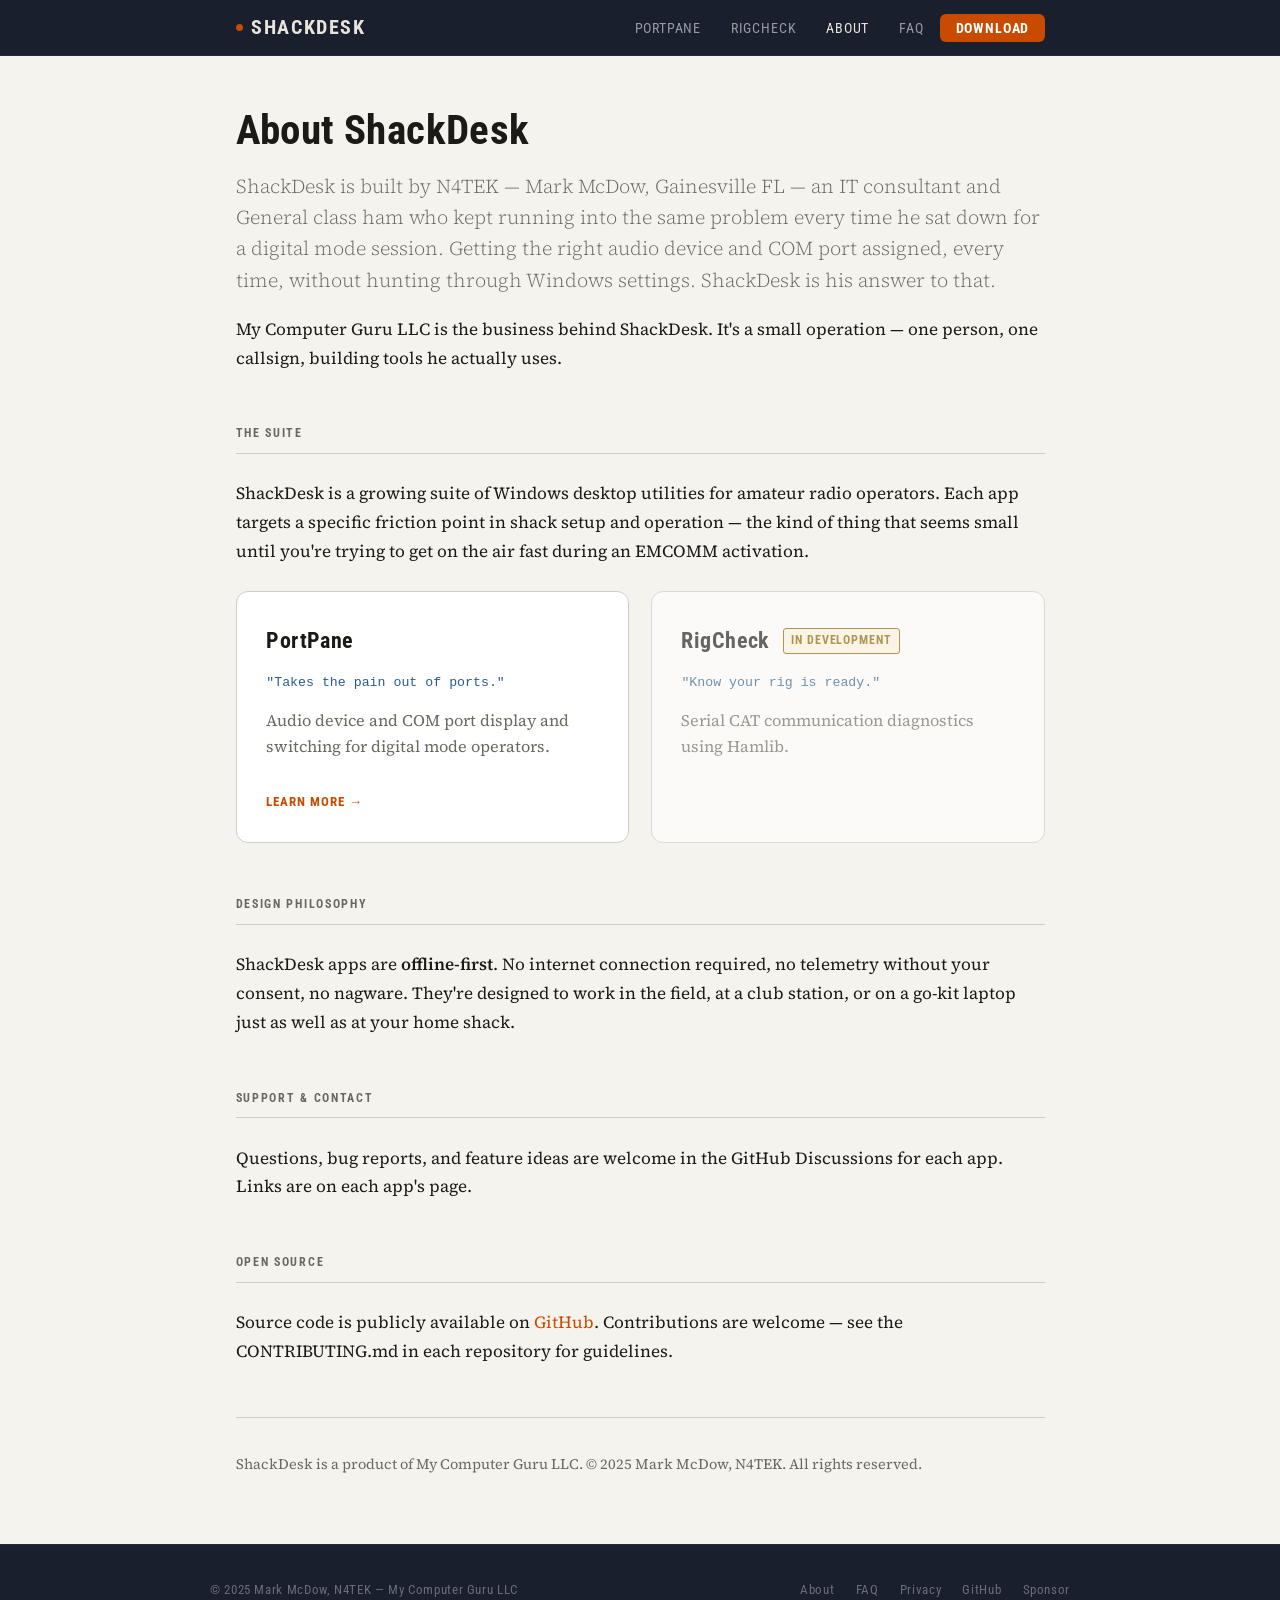
==== about/index.html @ ef284de1 "Add About page for ShackDesk This file contains the HTML structure and content for the About page of" ====
<!DOCTYPE html>
<html lang="en">
<head>
  <meta charset="UTF-8">
  <meta name="viewport" content="width=device-width, initial-scale=1.0">
  <meta name="description" content="About ShackDesk — built by N4TEK, Mark McDow, Gainesville FL. Amateur radio desktop utilities by My Computer Guru LLC.">
  <title>About — ShackDesk</title>
  <link rel="stylesheet" href="/style.css">
</head>
<body>

  <nav class="nav">
    <div class="nav-inner">
      <a href="/" class="nav-logo">
        <span class="nav-logo-dot"></span>ShackDesk
      </a>
      <ul class="nav-links">
        <li><a href="/portpane/">PortPane</a></li>
        <li><a href="/rigcheck/">RigCheck</a></li>
        <li><a href="/about/" class="active">About</a></li>
        <li><a href="/faq/">FAQ</a></li>
        <li><a href="/portpane/download" class="nav-cta">Download</a></li>
      </ul>
    </div>
  </nav>

  <main class="page">

    <h1>About ShackDesk</h1>

    <p class="lead" style="margin-top: 1rem;">ShackDesk is built by N4TEK — Mark McDow, Gainesville FL — an IT consultant and General class ham who kept running into the same problem every time he sat down for a digital mode session. Getting the right audio device and COM port assigned, every time, without hunting through Windows settings. ShackDesk is his answer to that.</p>

    <p>My Computer Guru LLC is the business behind ShackDesk. It's a small operation — one person, one callsign, building tools he actually uses.</p>

    <div class="section">
      <div class="section-label">The Suite</div>
      <p>ShackDesk is a growing suite of Windows desktop utilities for amateur radio operators. Each app targets a specific friction point in shack setup and operation — the kind of thing that seems small until you're trying to get on the air fast during an EMCOMM activation.</p>

      <div class="app-grid" style="margin-top: 1.5rem;">
        <a href="/portpane/" class="app-card">
          <div class="app-card-name">PortPane</div>
          <div class="app-card-tagline">"Takes the pain out of ports."</div>
          <p class="app-card-desc">Audio device and COM port display and switching for digital mode operators.</p>
          <div class="app-card-link">Learn more →</div>
        </a>

        <div class="app-card muted">
          <div class="app-card-name">
            RigCheck
            <span class="badge badge-dev">In development</span>
          </div>
          <div class="app-card-tagline">"Know your rig is ready."</div>
          <p class="app-card-desc">Serial CAT communication diagnostics using Hamlib.</p>
        </div>
      </div>
    </div>

    <div class="section">
      <div class="section-label">Design Philosophy</div>
      <p>ShackDesk apps are <strong>offline-first</strong>. No internet connection required, no telemetry without your consent, no nagware. They're designed to work in the field, at a club station, or on a go-kit laptop just as well as at your home shack.</p>
    </div>

    <div class="section">
      <div class="section-label">Support &amp; Contact</div>
      <p>Questions, bug reports, and feature ideas are welcome in the GitHub Discussions for each app. Links are on each app's page.</p>
    </div>

    <div class="section">
      <div class="section-label">Open Source</div>
      <p>Source code is publicly available on <a href="https://github.com/Computer-Tsu" target="_blank" rel="noopener">GitHub</a>. Contributions are welcome — see the CONTRIBUTING.md in each repository for guidelines.</p>
    </div>

    <hr style="margin-top: 3rem;">
    <p style="font-size: 0.85rem; color: var(--text-muted);">ShackDesk is a product of My Computer Guru LLC. © 2025 Mark McDow, N4TEK. All rights reserved.</p>

  </main>

  <footer class="footer">
    <div class="footer-inner">
      <span>© 2025 Mark McDow, N4TEK — My Computer Guru LLC</span>
      <ul class="footer-links">
        <li><a href="/about/">About</a></li>
        <li><a href="/faq/">FAQ</a></li>
        <li><a href="/privacy/">Privacy</a></li>
        <li><a href="https://github.com/Computer-Tsu" target="_blank" rel="noopener">GitHub</a></li>
        <li><a href="/sponsor">Sponsor</a></li>
      </ul>
    </div>
  </footer>

</body>
</html>
---- style.css ----
/* =============================================================================
   ShackDesk.com — style.css
   Project:  ShackDesk by N4TEK / My Computer Guru LLC
             https://github.com/Computer-Consultant/ShackDesk-Site
   Purpose:  Shared stylesheet for all pages on shackdesk.com.
             All pages link to this file at /style.css.
             Uses CSS custom properties for theming; supports light and dark
             mode automatically via prefers-color-scheme media query.
   Warning:  Do NOT add a BOM or Windows line endings (CRLF) to this file.
   Support:  https://github.com/Computer-Consultant/ShackDesk-Site/issues
   ============================================================================= */

/* -----------------------------------------------------------------------------
   Fonts — self-hosted from /fonts/ folder
   Display: Roboto Condensed (technical, instrument-panel feel)
   Body:    Source Serif 4 (readable, trustworthy, not generic)
   Mono:    JetBrains Mono (callsigns, version numbers, code)

   Why self-hosted: Google Fonts CDN transmits visitor IPs to Google, which
   conflicts with our privacy policy. Self-hosting also improves load
   performance and works on restricted/offline networks. See /fonts/README.md
   for download instructions and font version notes.

   All fonts are licensed under the SIL Open Font License (OFL).
   License files are included in the /fonts/ folder.
   ----------------------------------------------------------------------------- */

@font-face {
  font-family: 'Roboto Condensed';
  src: url('/fonts/roboto-condensed-latin-400-normal.woff2') format('woff2');
  font-weight: 400;
  font-style: normal;
  font-display: swap;
}

@font-face {
  font-family: 'Roboto Condensed';
  src: url('/fonts/roboto-condensed-latin-700-normal.woff2') format('woff2');
  font-weight: 700;
  font-style: normal;
  font-display: swap;
}

@font-face {
  font-family: 'Source Serif 4';
  src: url('/fonts/source-serif-4-latin-300-normal.woff2') format('woff2');
  font-weight: 300;
  font-style: normal;
  font-display: swap;
}

@font-face {
  font-family: 'Source Serif 4';
  src: url('/fonts/source-serif-4-latin-400-normal.woff2') format('woff2');
  font-weight: 400;
  font-style: normal;
  font-display: swap;
}

@font-face {
  font-family: 'Source Serif 4';
  src: url('/fonts/source-serif-4-latin-400-italic.woff2') format('woff2');
  font-weight: 400;
  font-style: italic;
  font-display: swap;
}

@font-face {
  font-family: 'Source Serif 4';
  src: url('/fonts/source-serif-4-latin-600-normal.woff2') format('woff2');
  font-weight: 600;
  font-style: normal;
  font-display: swap;
}

@font-face {
  font-family: 'JetBrains Mono';
  src: url('/fonts/jetbrains-mono-latin-400-normal.woff2') format('woff2');
  font-weight: 400;
  font-style: normal;
  font-display: swap;
}

@font-face {
  font-family: 'JetBrains Mono';
  src: url('/fonts/jetbrains-mono-latin-600-normal.woff2') format('woff2');
  font-weight: 600;
  font-style: normal;
  font-display: swap;
}

/* -----------------------------------------------------------------------------
   Design tokens — light mode defaults
   ----------------------------------------------------------------------------- */
:root {
  --bg:           #f5f3ee;
  --bg-card:      #ffffff;
  --bg-panel:     #1a1f2e;
  --surface:      #eae8e2;
  --border:       #d0cdc5;
  --border-strong:#a09d96;

  --text:         #1c1a17;
  --text-muted:   #6b6860;
  --text-inverse: #e8e4dc;
  --text-mono:    #2a5c8f;

  --accent:       #c84b00;
  --accent-hover: #a33b00;
  --accent-soft:  #fff0e8;

  --green:        #2d6e3e;
  --green-soft:   #eaf4ed;
  --amber:        #8a6200;
  --amber-soft:   #fdf6e3;
  --muted-tag:    #6b6860;

  --radius:       6px;
  --radius-lg:    12px;

  --font-display: 'Roboto Condensed', sans-serif;
  --font-body:    'Source Serif 4', Georgia, serif;
  --font-mono:    'JetBrains Mono', 'Courier New', monospace;

  --nav-height:   56px;
  --max-width:    860px;
  --gap:          2rem;
}

/* Dark mode overrides */
@media (prefers-color-scheme: dark) {
  :root {
    --bg:           #131720;
    --bg-card:      #1c2130;
    --bg-panel:     #0d1017;
    --surface:      #1f2535;
    --border:       #2e3650;
    --border-strong:#4a5470;

    --text:         #ddd9d0;
    --text-muted:   #8892a8;
    --text-inverse: #ddd9d0;
    --text-mono:    #5a9fd4;

    --accent:       #e85d1a;
    --accent-hover: #ff7733;
    --accent-soft:  #2a1a10;

    --green:        #4caf70;
    --green-soft:   #0f2018;
    --amber:        #c89a30;
    --amber-soft:   #1f1800;
    --muted-tag:    #8892a8;
  }
}

/* -----------------------------------------------------------------------------
   Reset & base
   ----------------------------------------------------------------------------- */
*, *::before, *::after {
  box-sizing: border-box;
  margin: 0;
  padding: 0;
}

html {
  font-size: 17px;
  scroll-behavior: smooth;
  -webkit-text-size-adjust: 100%;
}

body {
  font-family: var(--font-body);
  font-weight: 400;
  line-height: 1.7;
  color: var(--text);
  background: var(--bg);
  min-height: 100vh;
  display: flex;
  flex-direction: column;
}

img, svg {
  display: block;
  max-width: 100%;
}

a {
  color: var(--accent);
  text-decoration: none;
  transition: color 0.15s;
}

a:hover {
  color: var(--accent-hover);
  text-decoration: underline;
}

/* -----------------------------------------------------------------------------
   Navigation
   ----------------------------------------------------------------------------- */
.nav {
  background: var(--bg-panel);
  height: var(--nav-height);
  position: sticky;
  top: 0;
  z-index: 100;
  border-bottom: 1px solid rgba(255,255,255,0.06);
}

.nav-inner {
  max-width: var(--max-width);
  margin: 0 auto;
  padding: 0 1.5rem;
  height: 100%;
  display: flex;
  align-items: center;
  gap: 2rem;
}

.nav-logo {
  font-family: var(--font-display);
  font-weight: 700;
  font-size: 1.2rem;
  letter-spacing: 0.08em;
  text-transform: uppercase;
  color: var(--text-inverse);
  text-decoration: none;
  display: flex;
  align-items: center;
  gap: 0.5rem;
  flex-shrink: 0;
}

.nav-logo:hover {
  color: var(--accent);
  text-decoration: none;
}

.nav-logo-dot {
  width: 7px;
  height: 7px;
  border-radius: 50%;
  background: var(--accent);
  display: inline-block;
  animation: pulse 3s ease-in-out infinite;
}

@keyframes pulse {
  0%, 100% { opacity: 1; }
  50%       { opacity: 0.4; }
}

.nav-links {
  display: flex;
  align-items: center;
  gap: 0.25rem;
  list-style: none;
  margin-left: auto;
}

.nav-links a {
  font-family: var(--font-display);
  font-size: 0.8rem;
  font-weight: 400;
  letter-spacing: 0.06em;
  text-transform: uppercase;
  color: rgba(255,255,255,0.55);
  text-decoration: none;
  padding: 0.35rem 0.75rem;
  border-radius: var(--radius);
  transition: color 0.15s, background 0.15s;
}

.nav-links a:hover {
  color: var(--text-inverse);
  background: rgba(255,255,255,0.07);
  text-decoration: none;
}

.nav-links a.active {
  color: var(--text-inverse);
}

.nav-cta {
  font-family: var(--font-display) !important;
  font-size: 0.8rem !important;
  font-weight: 700 !important;
  letter-spacing: 0.06em !important;
  text-transform: uppercase !important;
  background: var(--accent) !important;
  color: #fff !important;
  padding: 0.35rem 0.9rem !important;
  border-radius: var(--radius) !important;
  transition: background 0.15s !important;
}

.nav-cta:hover {
  background: var(--accent-hover) !important;
  color: #fff !important;
  text-decoration: none !important;
}

/* -----------------------------------------------------------------------------
   Page layout
   ----------------------------------------------------------------------------- */
.page {
  flex: 1;
  max-width: var(--max-width);
  margin: 0 auto;
  padding: 3rem 1.5rem 4rem;
  width: 100%;
}

.page-wide {
  max-width: 100%;
  padding-left: 0;
  padding-right: 0;
}

/* -----------------------------------------------------------------------------
   Typography
   ----------------------------------------------------------------------------- */
h1, h2, h3, h4 {
  font-family: var(--font-display);
  font-weight: 700;
  line-height: 1.15;
  letter-spacing: 0.01em;
  color: var(--text);
}

h1 { font-size: 2.4rem; }
h2 { font-size: 1.6rem; }
h3 { font-size: 1.2rem; }
h4 { font-size: 1rem;   letter-spacing: 0.06em; text-transform: uppercase; }

p { margin-bottom: 1.1rem; }
p:last-child { margin-bottom: 0; }

.lead {
  font-size: 1.15rem;
  font-weight: 300;
  color: var(--text-muted);
  line-height: 1.6;
}

.mono {
  font-family: var(--font-mono);
  font-size: 0.85em;
  color: var(--text-mono);
}

.label {
  font-family: var(--font-display);
  font-size: 0.72rem;
  font-weight: 700;
  letter-spacing: 0.1em;
  text-transform: uppercase;
  color: var(--text-muted);
}

/* -----------------------------------------------------------------------------
   Badges / tags
   ----------------------------------------------------------------------------- */
.badge {
  display: inline-block;
  font-family: var(--font-display);
  font-size: 0.68rem;
  font-weight: 700;
  letter-spacing: 0.08em;
  text-transform: uppercase;
  padding: 0.2em 0.6em;
  border-radius: 3px;
  vertical-align: middle;
  margin-left: 0.4em;
}

.badge-dev {
  background: var(--amber-soft);
  color: var(--amber);
  border: 1px solid var(--amber);
}

.badge-new {
  background: var(--green-soft);
  color: var(--green);
  border: 1px solid var(--green);
}

/* -----------------------------------------------------------------------------
   Buttons
   ----------------------------------------------------------------------------- */
.btn {
  display: inline-flex;
  align-items: center;
  gap: 0.4em;
  font-family: var(--font-display);
  font-size: 0.85rem;
  font-weight: 700;
  letter-spacing: 0.07em;
  text-transform: uppercase;
  padding: 0.65em 1.4em;
  border-radius: var(--radius);
  border: none;
  cursor: pointer;
  text-decoration: none;
  transition: background 0.15s, color 0.15s, transform 0.1s;
  white-space: nowrap;
}

.btn:hover {
  text-decoration: none;
  transform: translateY(-1px);
}

.btn-primary {
  background: var(--accent);
  color: #fff;
}

.btn-primary:hover {
  background: var(--accent-hover);
  color: #fff;
}

.btn-outline {
  background: transparent;
  color: var(--text-muted);
  border: 1.5px solid var(--border-strong);
}

.btn-outline:hover {
  border-color: var(--text-muted);
  color: var(--text);
}

/* -----------------------------------------------------------------------------
   Cards
   ----------------------------------------------------------------------------- */
.card {
  background: var(--bg-card);
  border: 1px solid var(--border);
  border-radius: var(--radius-lg);
  padding: 1.75rem;
}

.card-muted {
  opacity: 0.6;
  filter: grayscale(0.3);
}

/* -----------------------------------------------------------------------------
   Hero (homepage)
   ----------------------------------------------------------------------------- */
.hero {
  background: var(--bg-panel);
  color: var(--text-inverse);
  padding: 4rem 1.5rem 3.5rem;
  text-align: center;
  border-bottom: 3px solid var(--accent);
  position: relative;
  overflow: hidden;
}

.hero::before {
  content: '';
  position: absolute;
  inset: 0;
  background-image: repeating-linear-gradient(
    0deg,
    transparent,
    transparent 39px,
    rgba(255,255,255,0.018) 39px,
    rgba(255,255,255,0.018) 40px
  );
  pointer-events: none;
}

.hero-inner {
  position: relative;
  max-width: var(--max-width);
  margin: 0 auto;
}

.hero-callsign {
  font-family: var(--font-mono);
  font-size: 0.8rem;
  color: var(--accent);
  letter-spacing: 0.15em;
  margin-bottom: 1rem;
  opacity: 0.9;
}

.hero h1 {
  font-size: 3rem;
  color: #fff;
  letter-spacing: 0.04em;
  margin-bottom: 1rem;
}

.hero .lead {
  color: rgba(255,255,255,0.6);
  max-width: 540px;
  margin: 0 auto 2rem;
}

.hero-actions {
  display: flex;
  gap: 0.75rem;
  justify-content: center;
  flex-wrap: wrap;
}

/* -----------------------------------------------------------------------------
   App grid (homepage product list)
   ----------------------------------------------------------------------------- */
.app-grid {
  display: grid;
  grid-template-columns: repeat(auto-fit, minmax(340px, 1fr));
  gap: 1.25rem;
  margin-top: 2.5rem;
}

.app-card {
  background: var(--bg-card);
  border: 1px solid var(--border);
  border-radius: var(--radius-lg);
  padding: 1.75rem;
  display: flex;
  flex-direction: column;
  gap: 0.75rem;
  transition: border-color 0.2s, box-shadow 0.2s;
  text-decoration: none;
  color: inherit;
}

.app-card:hover {
  border-color: var(--accent);
  box-shadow: 0 4px 20px rgba(0,0,0,0.08);
  text-decoration: none;
  color: inherit;
}

.app-card.muted {
  opacity: 0.65;
  pointer-events: none;
}

.app-card-name {
  font-family: var(--font-display);
  font-size: 1.3rem;
  font-weight: 700;
  letter-spacing: 0.02em;
  color: var(--text);
  display: flex;
  align-items: center;
  gap: 0.5rem;
}

.app-card-tagline {
  font-family: var(--font-mono);
  font-size: 0.78rem;
  color: var(--text-mono);
}

.app-card-desc {
  font-size: 0.95rem;
  color: var(--text-muted);
  line-height: 1.6;
}

.app-card-link {
  margin-top: auto;
  font-family: var(--font-display);
  font-size: 0.75rem;
  font-weight: 700;
  letter-spacing: 0.08em;
  text-transform: uppercase;
  color: var(--accent);
}

/* -----------------------------------------------------------------------------
   Section dividers
   ----------------------------------------------------------------------------- */
.section {
  margin-top: 3rem;
}

.section-label {
  font-family: var(--font-display);
  font-size: 0.72rem;
  font-weight: 700;
  letter-spacing: 0.14em;
  text-transform: uppercase;
  color: var(--text-muted);
  border-bottom: 1px solid var(--border);
  padding-bottom: 0.5rem;
  margin-bottom: 1.5rem;
}

/* -----------------------------------------------------------------------------
   Horizontal rule
   ----------------------------------------------------------------------------- */
hr {
  border: none;
  border-top: 1px solid var(--border);
  margin: 2rem 0;
}

/* -----------------------------------------------------------------------------
   FAQ accordion
   ----------------------------------------------------------------------------- */
.faq-group {
  margin-bottom: 2rem;
}

.faq-item {
  border-bottom: 1px solid var(--border);
}

.faq-question {
  width: 100%;
  text-align: left;
  background: none;
  border: none;
  padding: 1rem 0;
  font-family: var(--font-display);
  font-size: 1rem;
  font-weight: 700;
  color: var(--text);
  cursor: pointer;
  display: flex;
  justify-content: space-between;
  align-items: center;
  gap: 1rem;
  transition: color 0.15s;
}

.faq-question:hover {
  color: var(--accent);
}

.faq-chevron {
  flex-shrink: 0;
  transition: transform 0.2s;
  color: var(--text-muted);
}

.faq-item.open .faq-chevron {
  transform: rotate(180deg);
}

.faq-answer {
  display: none;
  padding: 0 0 1.25rem;
  color: var(--text-muted);
  font-size: 0.95rem;
  line-height: 1.7;
}

.faq-item.open .faq-answer {
  display: block;
}

/* -----------------------------------------------------------------------------
   Product page hero
   ----------------------------------------------------------------------------- */
.product-hero {
  background: var(--bg-panel);
  color: var(--text-inverse);
  padding: 3rem 1.5rem 2.5rem;
  border-bottom: 3px solid var(--accent);
}

.product-hero-inner {
  max-width: var(--max-width);
  margin: 0 auto;
}

.product-tagline {
  font-family: var(--font-mono);
  font-size: 0.82rem;
  color: var(--accent);
  letter-spacing: 0.12em;
  margin-bottom: 0.6rem;
}

.product-hero h1 {
  font-size: 2.6rem;
  color: #fff;
  margin-bottom: 0.75rem;
}

.product-hero .lead {
  color: rgba(255,255,255,0.6);
  max-width: 520px;
  margin-bottom: 1.75rem;
}

.product-actions {
  display: flex;
  gap: 0.75rem;
  flex-wrap: wrap;
}

/* -----------------------------------------------------------------------------
   Screenshot placeholder
   ----------------------------------------------------------------------------- */
.screenshot-placeholder {
  background: var(--surface);
  border: 1.5px dashed var(--border-strong);
  border-radius: var(--radius-lg);
  height: 280px;
  display: flex;
  align-items: center;
  justify-content: center;
  flex-direction: column;
  gap: 0.5rem;
  color: var(--text-muted);
  font-family: var(--font-display);
  font-size: 0.8rem;
  letter-spacing: 0.06em;
  text-transform: uppercase;
  margin: 2rem 0;
}

/* -----------------------------------------------------------------------------
   Feature list
   ----------------------------------------------------------------------------- */
.features {
  display: grid;
  grid-template-columns: repeat(auto-fit, minmax(220px, 1fr));
  gap: 1.25rem;
  margin-top: 1.5rem;
}

.feature {
  padding: 1.25rem;
  background: var(--bg-card);
  border: 1px solid var(--border);
  border-radius: var(--radius-lg);
}

.feature-title {
  font-family: var(--font-display);
  font-size: 0.95rem;
  font-weight: 700;
  letter-spacing: 0.02em;
  margin-bottom: 0.4rem;
  color: var(--text);
}

.feature-desc {
  font-size: 0.88rem;
  color: var(--text-muted);
  line-height: 1.6;
}

/* -----------------------------------------------------------------------------
   Footer
   ----------------------------------------------------------------------------- */
.footer {
  background: var(--bg-panel);
  border-top: 1px solid rgba(255,255,255,0.06);
  padding: 2rem 1.5rem;
  color: rgba(255,255,255,0.35);
  font-family: var(--font-display);
  font-size: 0.75rem;
  letter-spacing: 0.05em;
}

.footer-inner {
  max-width: var(--max-width);
  margin: 0 auto;
  display: flex;
  flex-wrap: wrap;
  gap: 1rem;
  align-items: center;
  justify-content: space-between;
}

.footer-links {
  display: flex;
  gap: 1.25rem;
  flex-wrap: wrap;
  list-style: none;
}

.footer-links a {
  color: rgba(255,255,255,0.35);
  text-decoration: none;
  transition: color 0.15s;
}

.footer-links a:hover {
  color: rgba(255,255,255,0.7);
  text-decoration: none;
}

/* -----------------------------------------------------------------------------
   Responsive
   ----------------------------------------------------------------------------- */
@media (max-width: 600px) {
  html { font-size: 16px; }
  h1   { font-size: 1.9rem; }
  .hero h1 { font-size: 2.2rem; }
  .product-hero h1 { font-size: 2rem; }
  .nav-links { display: none; }
  .app-grid  { grid-template-columns: 1fr; }
  .features  { grid-template-columns: 1fr; }
}

@media (max-width: 400px) {
  .hero-actions, .product-actions { flex-direction: column; }
  .btn { justify-content: center; }
}
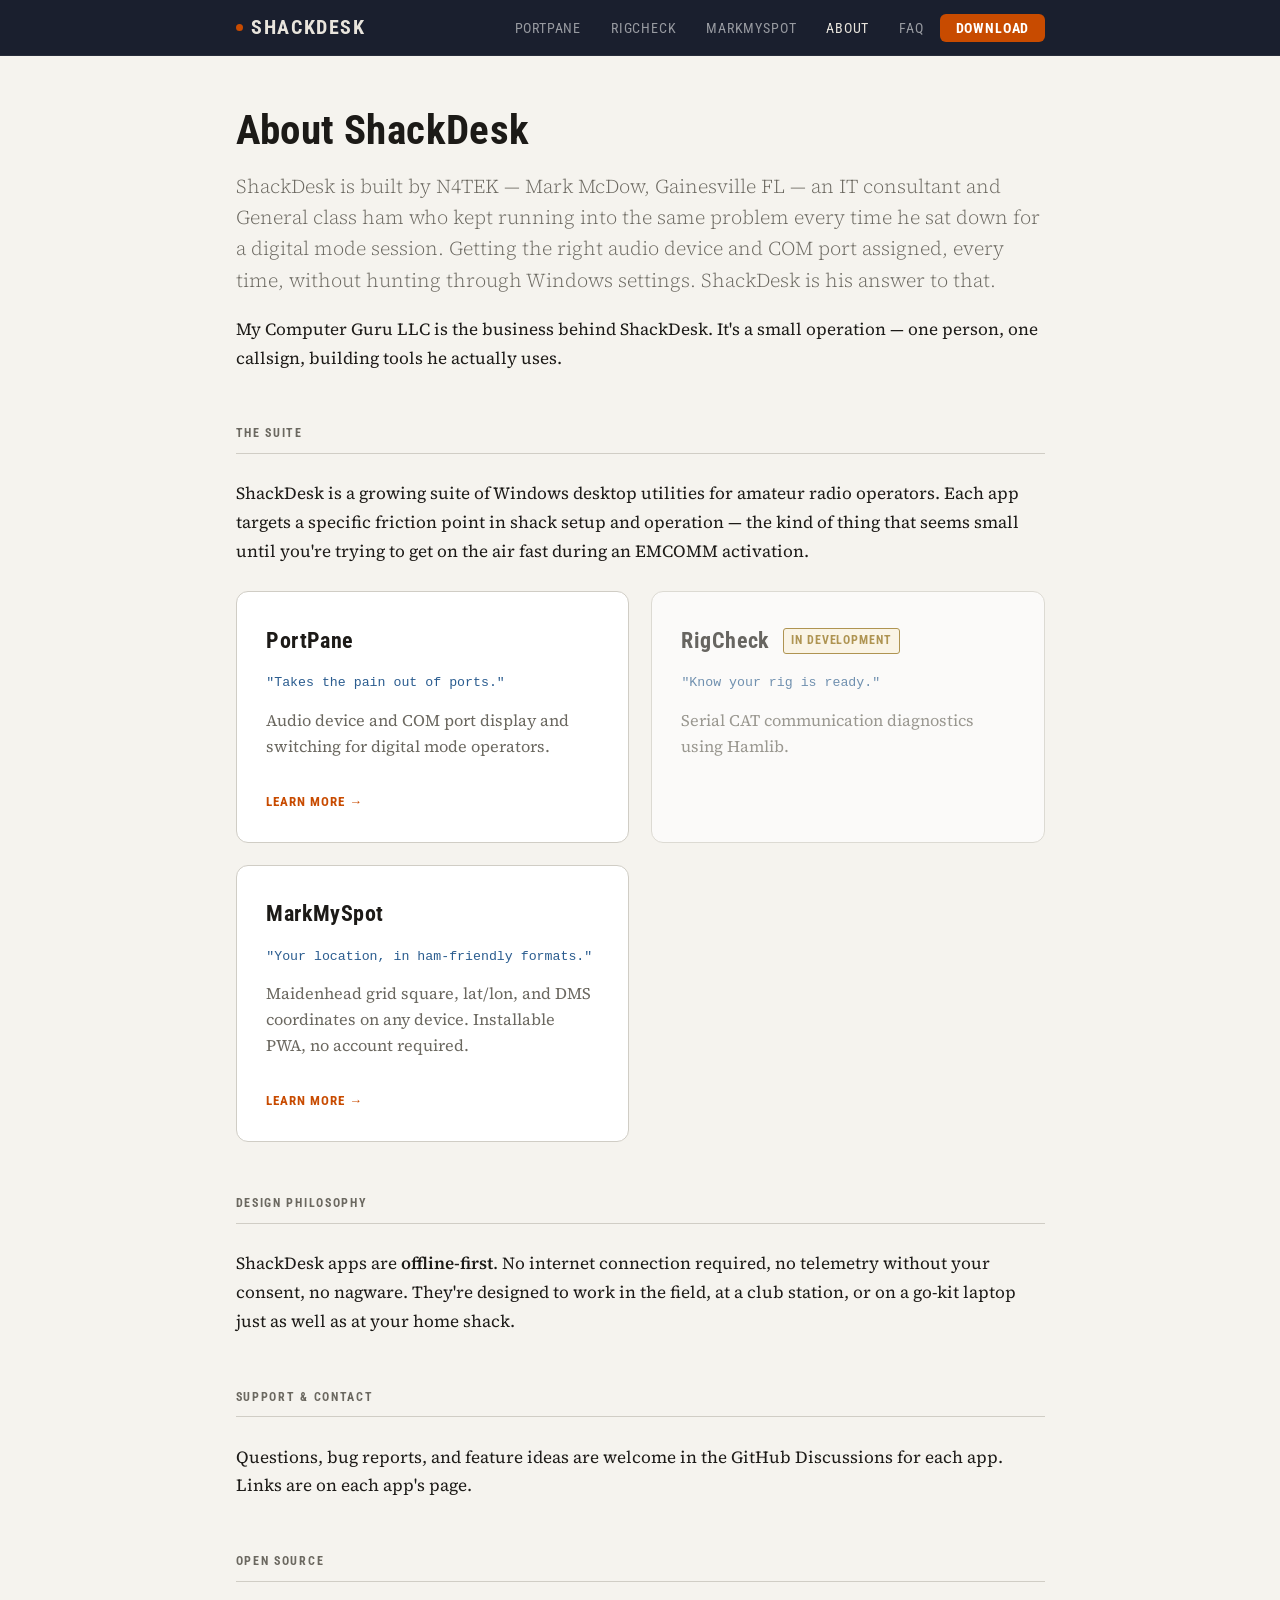
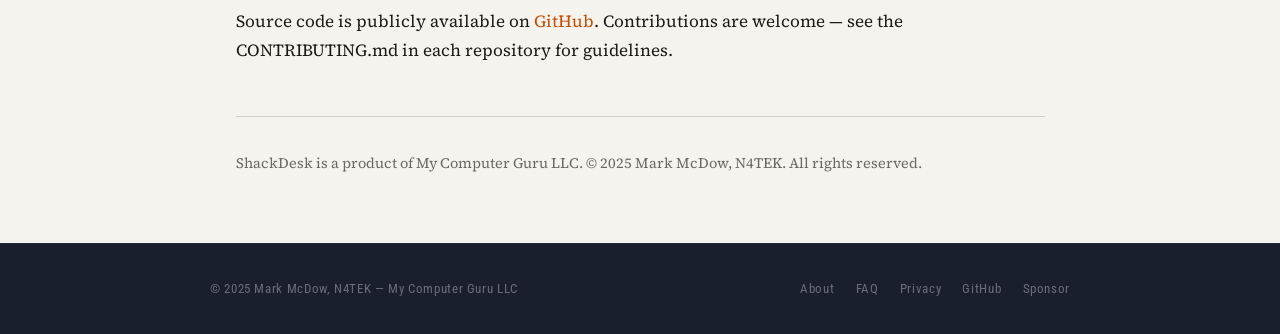
==== commit 3d350600: "Add MarkMySpot to site; extend redirects and sitemap - Add MarkMySpot nav link and app card to root " ====
--- a/about/index.html
+++ b/about/index.html
@@ -17,7 +17,8 @@
       <ul class="nav-links">
         <li><a href="/portpane/">PortPane</a></li>
         <li><a href="/rigcheck/">RigCheck</a></li>
-        <li><a href="/about/" class="active">About</a></li>
+        <li><a href="/markmyspot/">MarkMySpot</a></li>
+        <li><a href="/about/" class="active" aria-current="page">About</a></li>
         <li><a href="/faq/">FAQ</a></li>
         <li><a href="/portpane/download" class="nav-cta">Download</a></li>
       </ul>
@@ -52,6 +53,13 @@
           <div class="app-card-tagline">"Know your rig is ready."</div>
           <p class="app-card-desc">Serial CAT communication diagnostics using Hamlib.</p>
         </div>
+
+        <a href="/markmyspot/" class="app-card">
+          <div class="app-card-name">MarkMySpot</div>
+          <div class="app-card-tagline">"Your location, in ham-friendly formats."</div>
+          <p class="app-card-desc">Maidenhead grid square, lat/lon, and DMS coordinates on any device. Installable PWA, no account required.</p>
+          <div class="app-card-link">Learn more →</div>
+        </a>
       </div>
     </div>
 
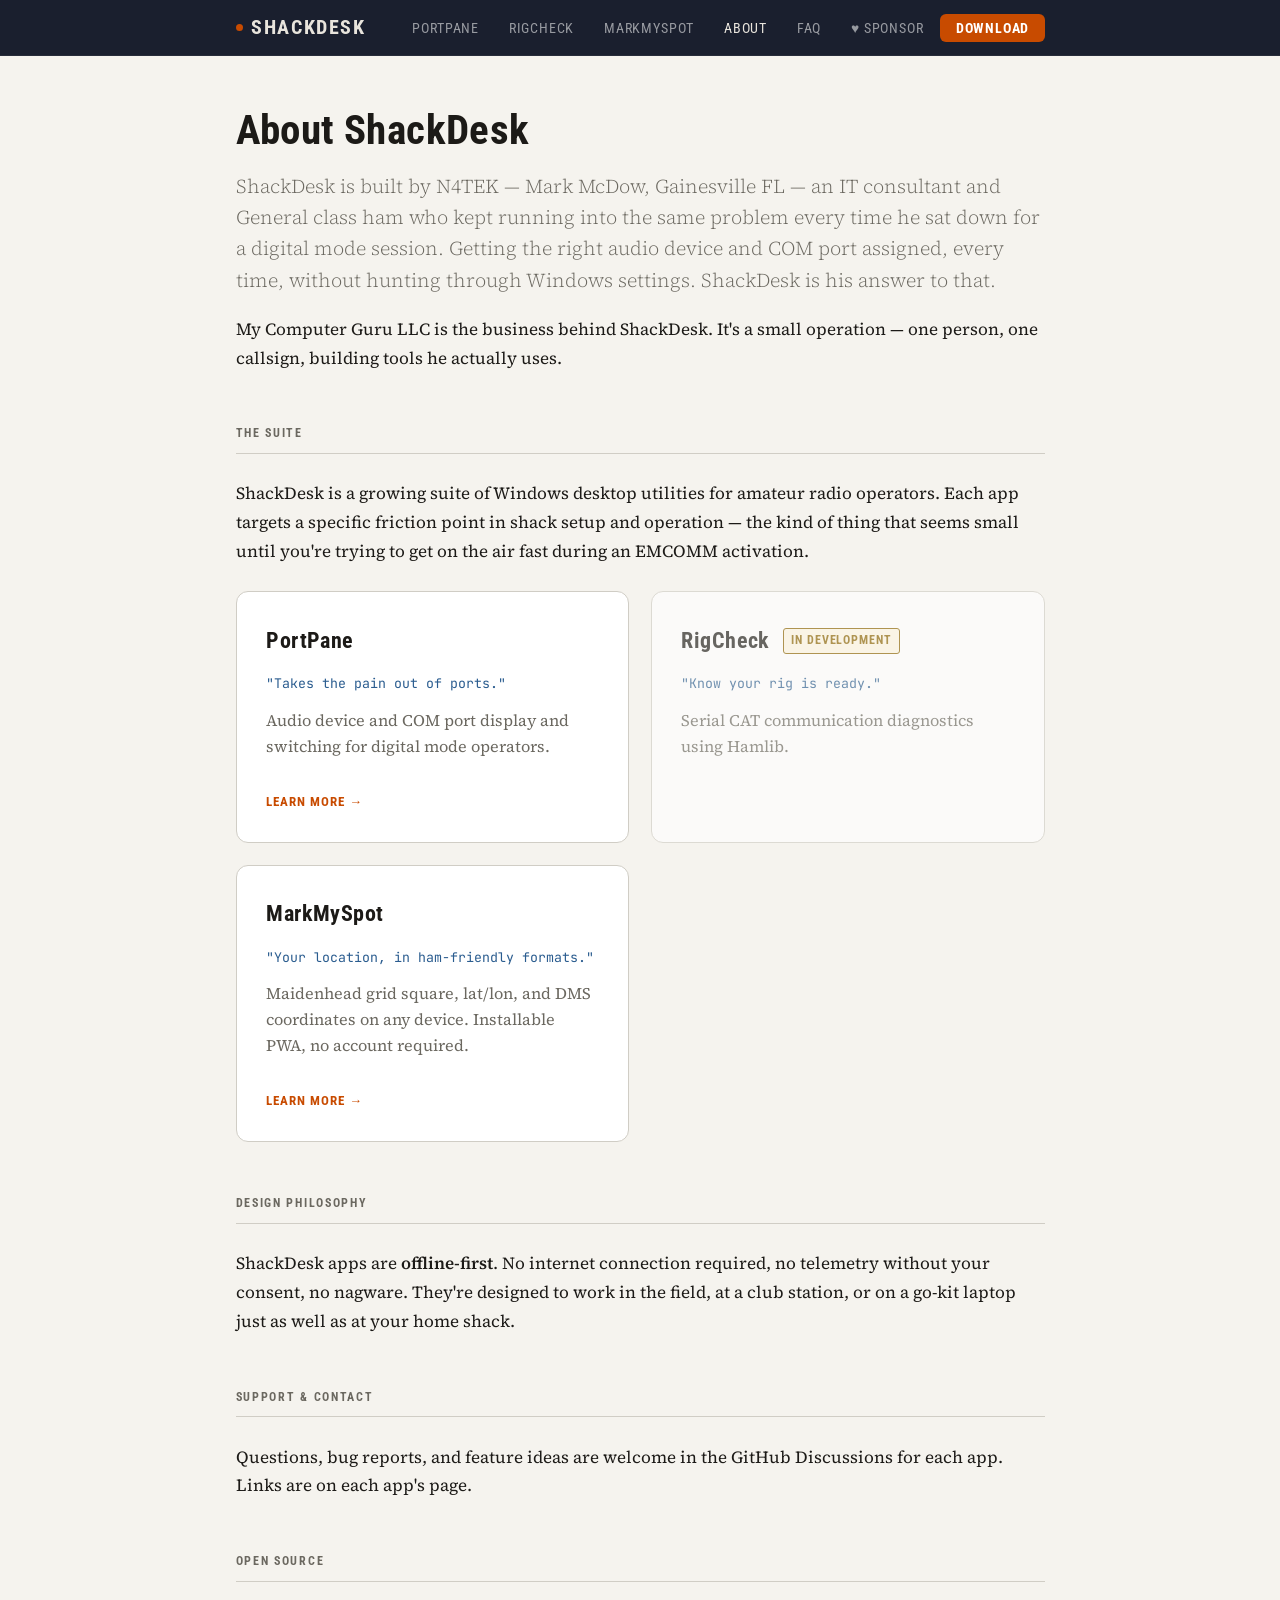
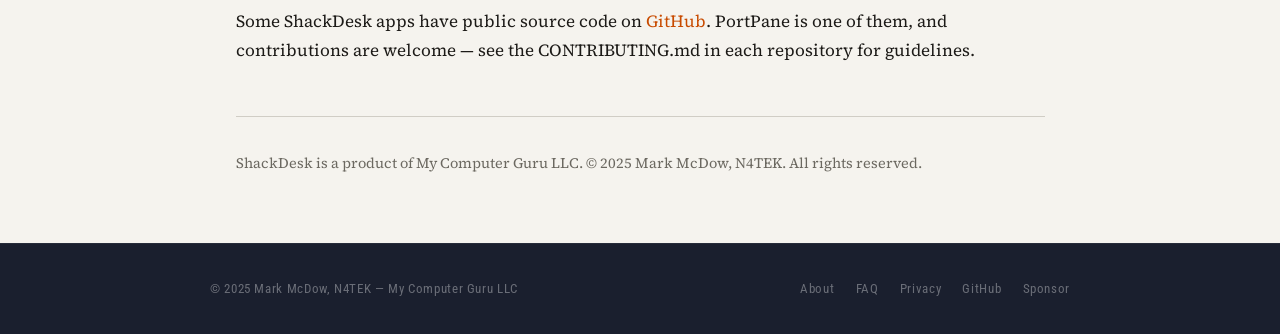
==== commit 6513fdf6: "Merge pull request #10 from Computer-Consultant/chore/license-cleanup Clean up license framing and a" ====
--- a/about/index.html
+++ b/about/index.html
@@ -20,6 +20,7 @@
         <li><a href="/markmyspot/">MarkMySpot</a></li>
         <li><a href="/about/" class="active" aria-current="page">About</a></li>
         <li><a href="/faq/">FAQ</a></li>
+        <li><a href="/sponsor" class="nav-sponsor">&#9829; Sponsor</a></li>
         <li><a href="/portpane/download" class="nav-cta">Download</a></li>
       </ul>
     </div>
@@ -75,7 +76,7 @@
 
     <div class="section">
       <div class="section-label">Open Source</div>
-      <p>Source code is publicly available on <a href="https://github.com/Computer-Tsu" target="_blank" rel="noopener">GitHub</a>. Contributions are welcome — see the CONTRIBUTING.md in each repository for guidelines.</p>
+      <p>Some ShackDesk apps have public source code on <a href="https://github.com/Computer-Tsu" target="_blank" rel="noopener">GitHub</a>. PortPane is one of them, and contributions are welcome — see the CONTRIBUTING.md in each repository for guidelines.</p>
     </div>
 
     <hr style="margin-top: 3rem;">
--- a/style.css
+++ b/style.css
@@ -704,6 +704,23 @@
 }
 
 /* -----------------------------------------------------------------------------
+   Screenshots
+   ----------------------------------------------------------------------------- */
+.screenshots {
+  display: flex;
+  flex-direction: column;
+  gap: 1.5rem;
+  margin: 2rem 0;
+}
+
+.screenshot {
+  width: 100%;
+  border-radius: var(--radius-lg);
+  border: 1px solid var(--border);
+  display: block;
+}
+
+/* -----------------------------------------------------------------------------
    Screenshot placeholder
    ----------------------------------------------------------------------------- */
 .screenshot-placeholder {
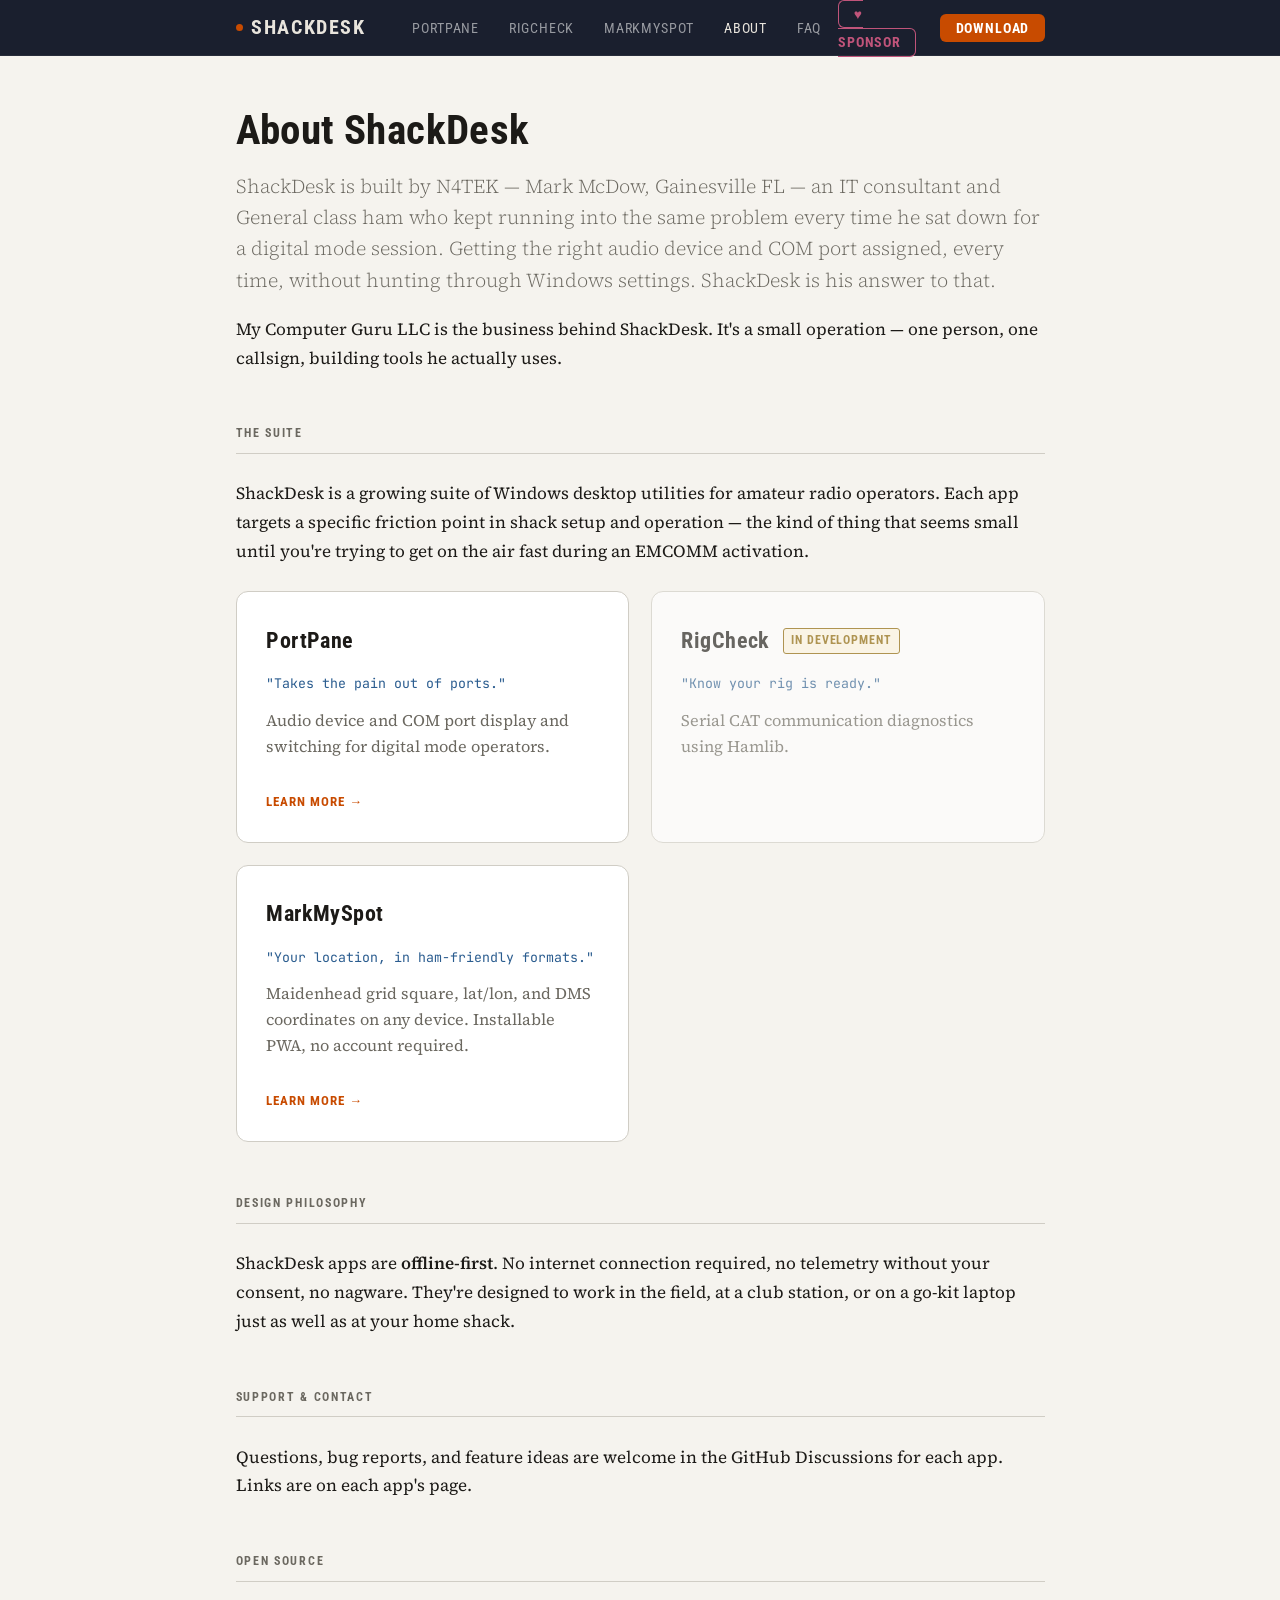
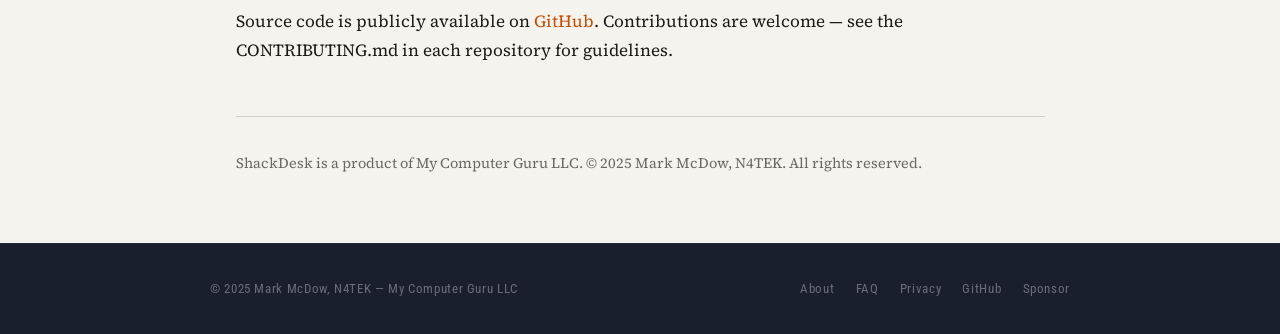
==== commit f2c53896: "Add Sponsor nav pill and MarkMySpot nav link to all pages; add PortPane v0.5.6-Beta status note" ====
--- a/about/index.html
+++ b/about/index.html
@@ -76,7 +76,7 @@
 
     <div class="section">
       <div class="section-label">Open Source</div>
-      <p>Some ShackDesk apps have public source code on <a href="https://github.com/Computer-Tsu" target="_blank" rel="noopener">GitHub</a>. PortPane is one of them, and contributions are welcome — see the CONTRIBUTING.md in each repository for guidelines.</p>
+      <p>Source code is publicly available on <a href="https://github.com/Computer-Tsu" target="_blank" rel="noopener">GitHub</a>. Contributions are welcome — see the CONTRIBUTING.md in each repository for guidelines.</p>
     </div>
 
     <hr style="margin-top: 3rem;">
--- a/style.css
+++ b/style.css
@@ -297,6 +297,25 @@
 
 .nav-cta:hover {
   background: var(--accent-hover) !important;
+  color: #fff !important;
+  text-decoration: none !important;
+}
+
+.nav-sponsor {
+  font-family: var(--font-display) !important;
+  font-size: 0.8rem !important;
+  font-weight: 700 !important;
+  letter-spacing: 0.06em !important;
+  text-transform: uppercase !important;
+  color: #c0547a !important;
+  border: 1.5px solid #c0547a !important;
+  padding: 0.3rem 0.85rem !important;
+  border-radius: var(--radius) !important;
+  transition: background 0.15s, color 0.15s !important;
+}
+
+.nav-sponsor:hover {
+  background: #c0547a !important;
   color: #fff !important;
   text-decoration: none !important;
 }
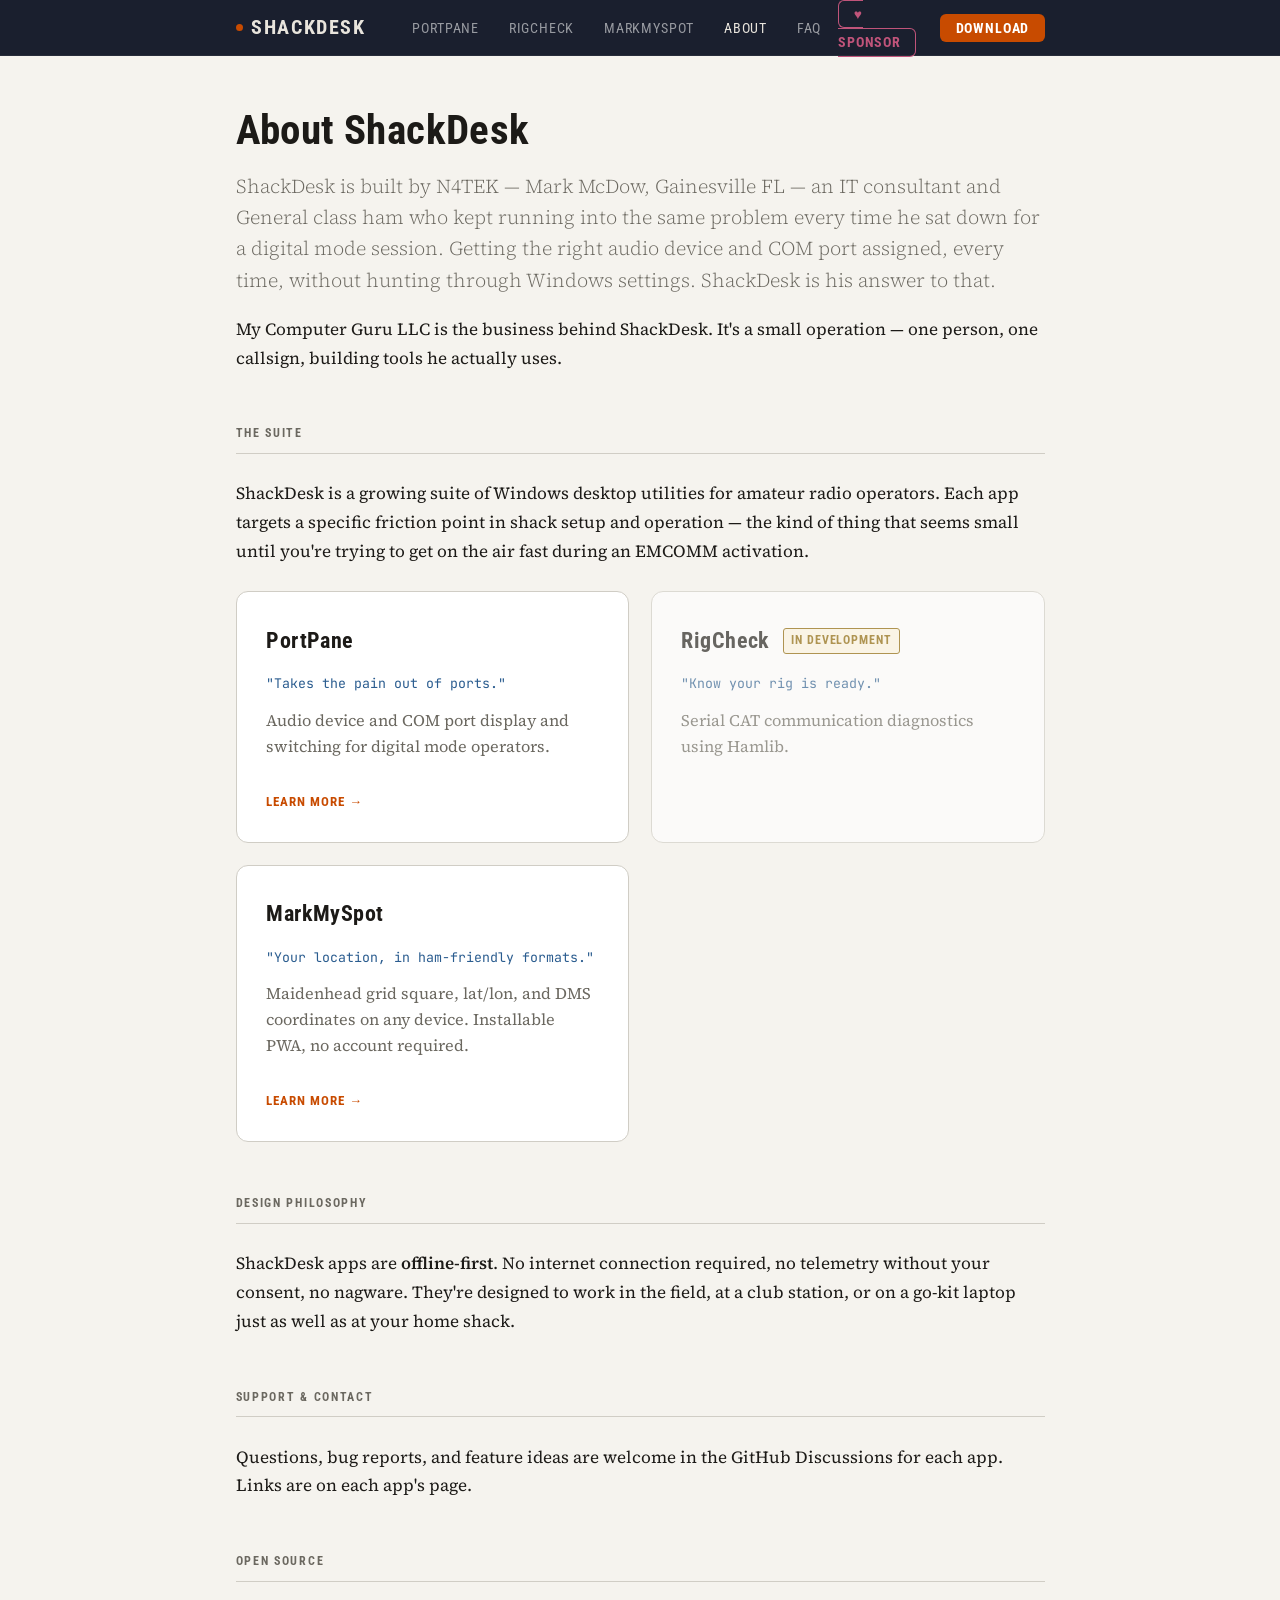
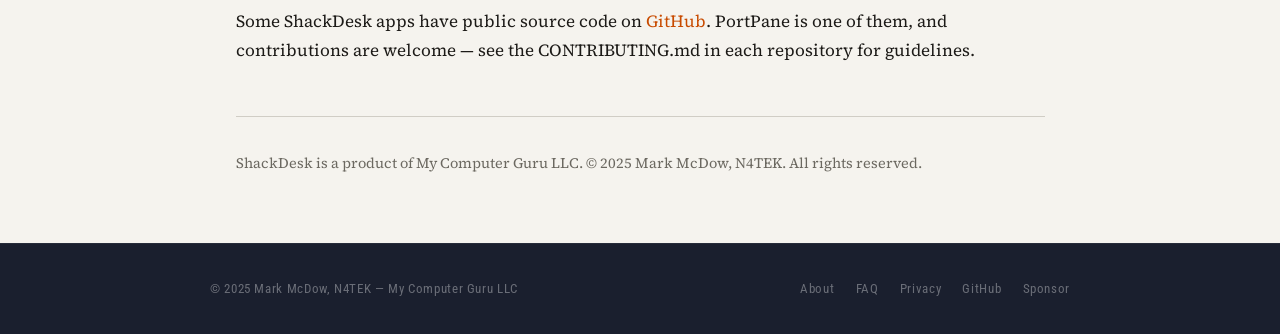
==== commit a17f205e: "Clean up license framing and add code signing policy page Update remaining commercial license refere" ====
--- a/about/index.html
+++ b/about/index.html
@@ -76,7 +76,7 @@
 
     <div class="section">
       <div class="section-label">Open Source</div>
-      <p>Source code is publicly available on <a href="https://github.com/Computer-Tsu" target="_blank" rel="noopener">GitHub</a>. Contributions are welcome — see the CONTRIBUTING.md in each repository for guidelines.</p>
+      <p>Some ShackDesk apps have public source code on <a href="https://github.com/Computer-Tsu" target="_blank" rel="noopener">GitHub</a>. PortPane is one of them, and contributions are welcome — see the CONTRIBUTING.md in each repository for guidelines.</p>
     </div>
 
     <hr style="margin-top: 3rem;">
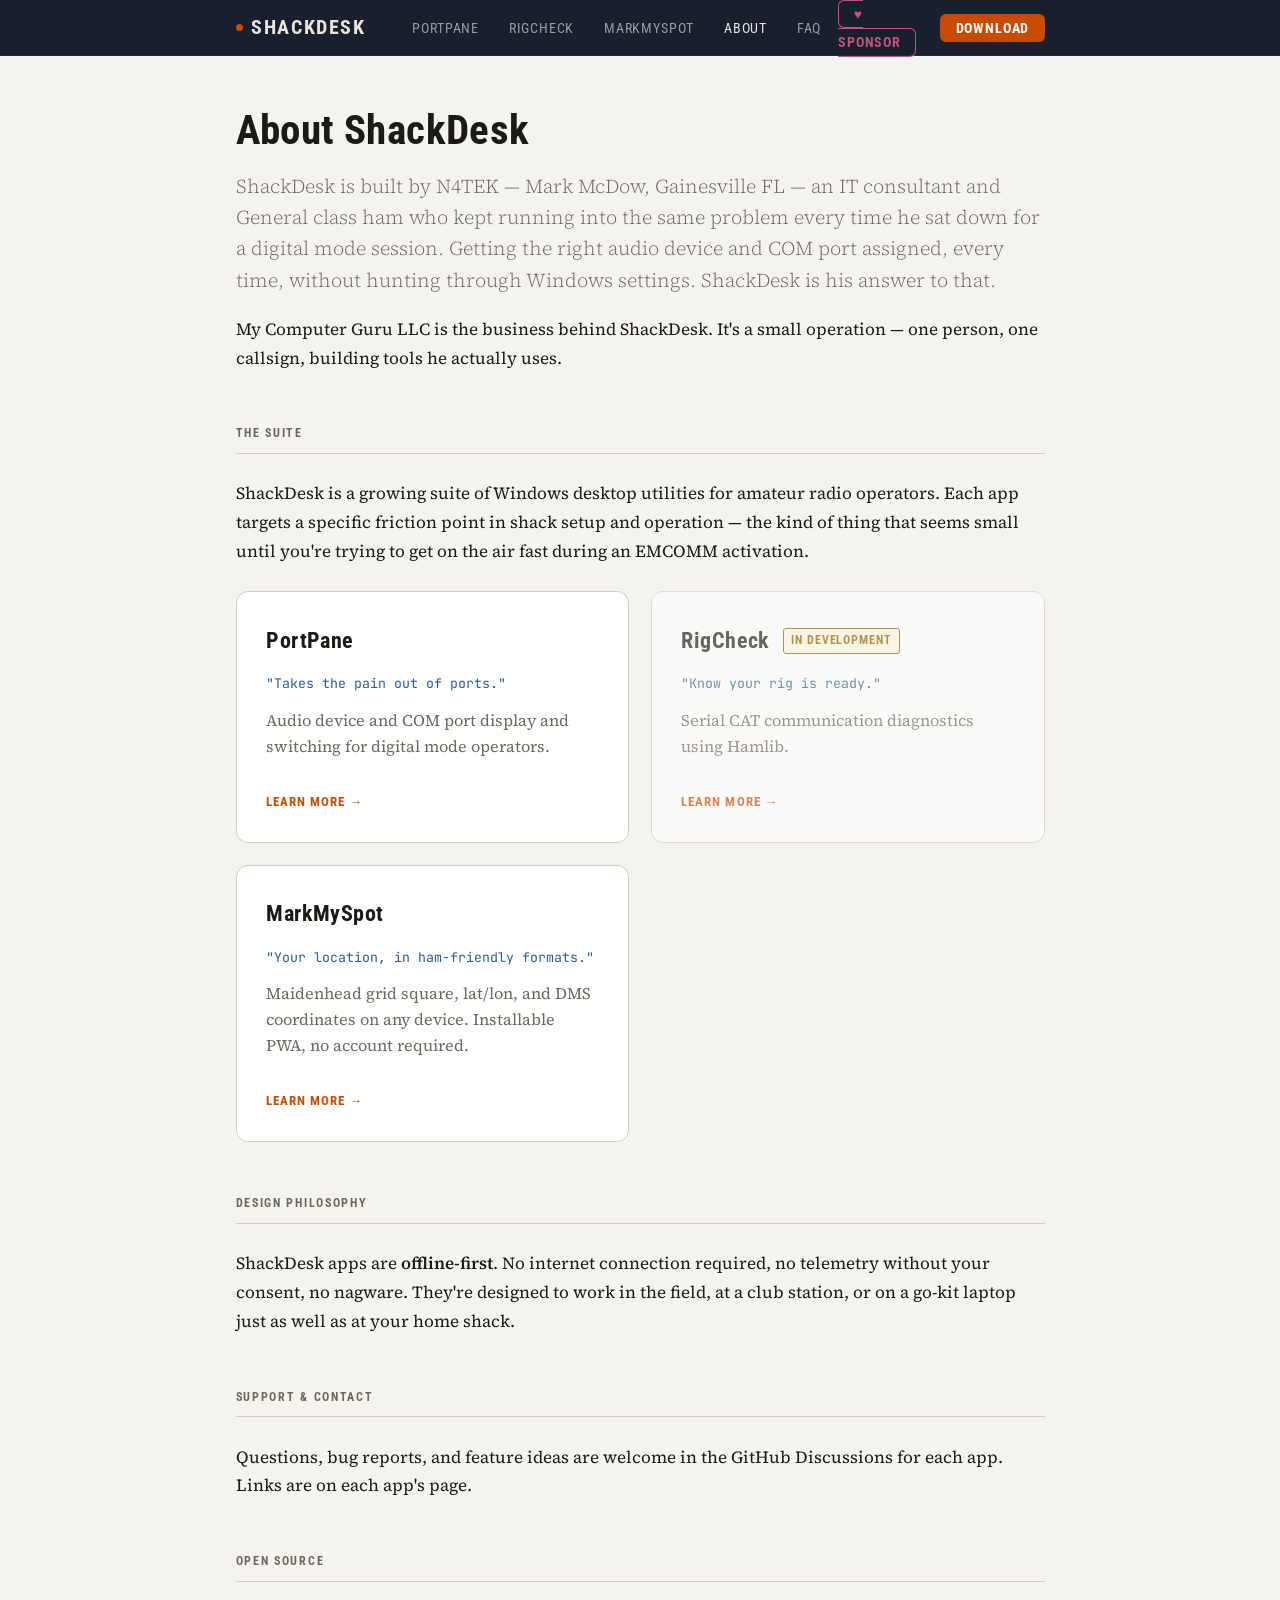
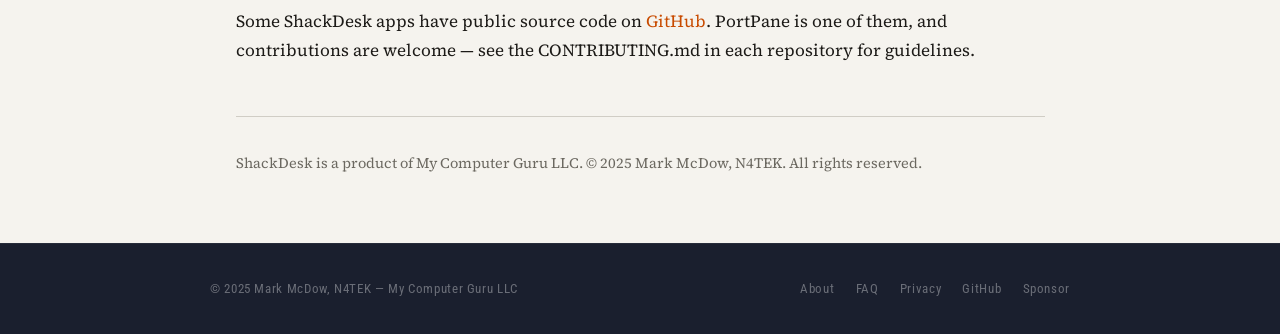
==== commit 0b67f539: "fix: make RigCheck clickable and add MarkMySpot to PortPane suite section - portpane/: add MarkMySpo" ====
--- a/about/index.html
+++ b/about/index.html
@@ -46,14 +46,15 @@
           <div class="app-card-link">Learn more →</div>
         </a>
 
-        <div class="app-card muted">
+        <a href="/rigcheck/" class="app-card muted">
           <div class="app-card-name">
             RigCheck
             <span class="badge badge-dev">In development</span>
           </div>
           <div class="app-card-tagline">"Know your rig is ready."</div>
           <p class="app-card-desc">Serial CAT communication diagnostics using Hamlib.</p>
-        </div>
+          <div class="app-card-link">Learn more →</div>
+        </a>
 
         <a href="/markmyspot/" class="app-card">
           <div class="app-card-name">MarkMySpot</div>
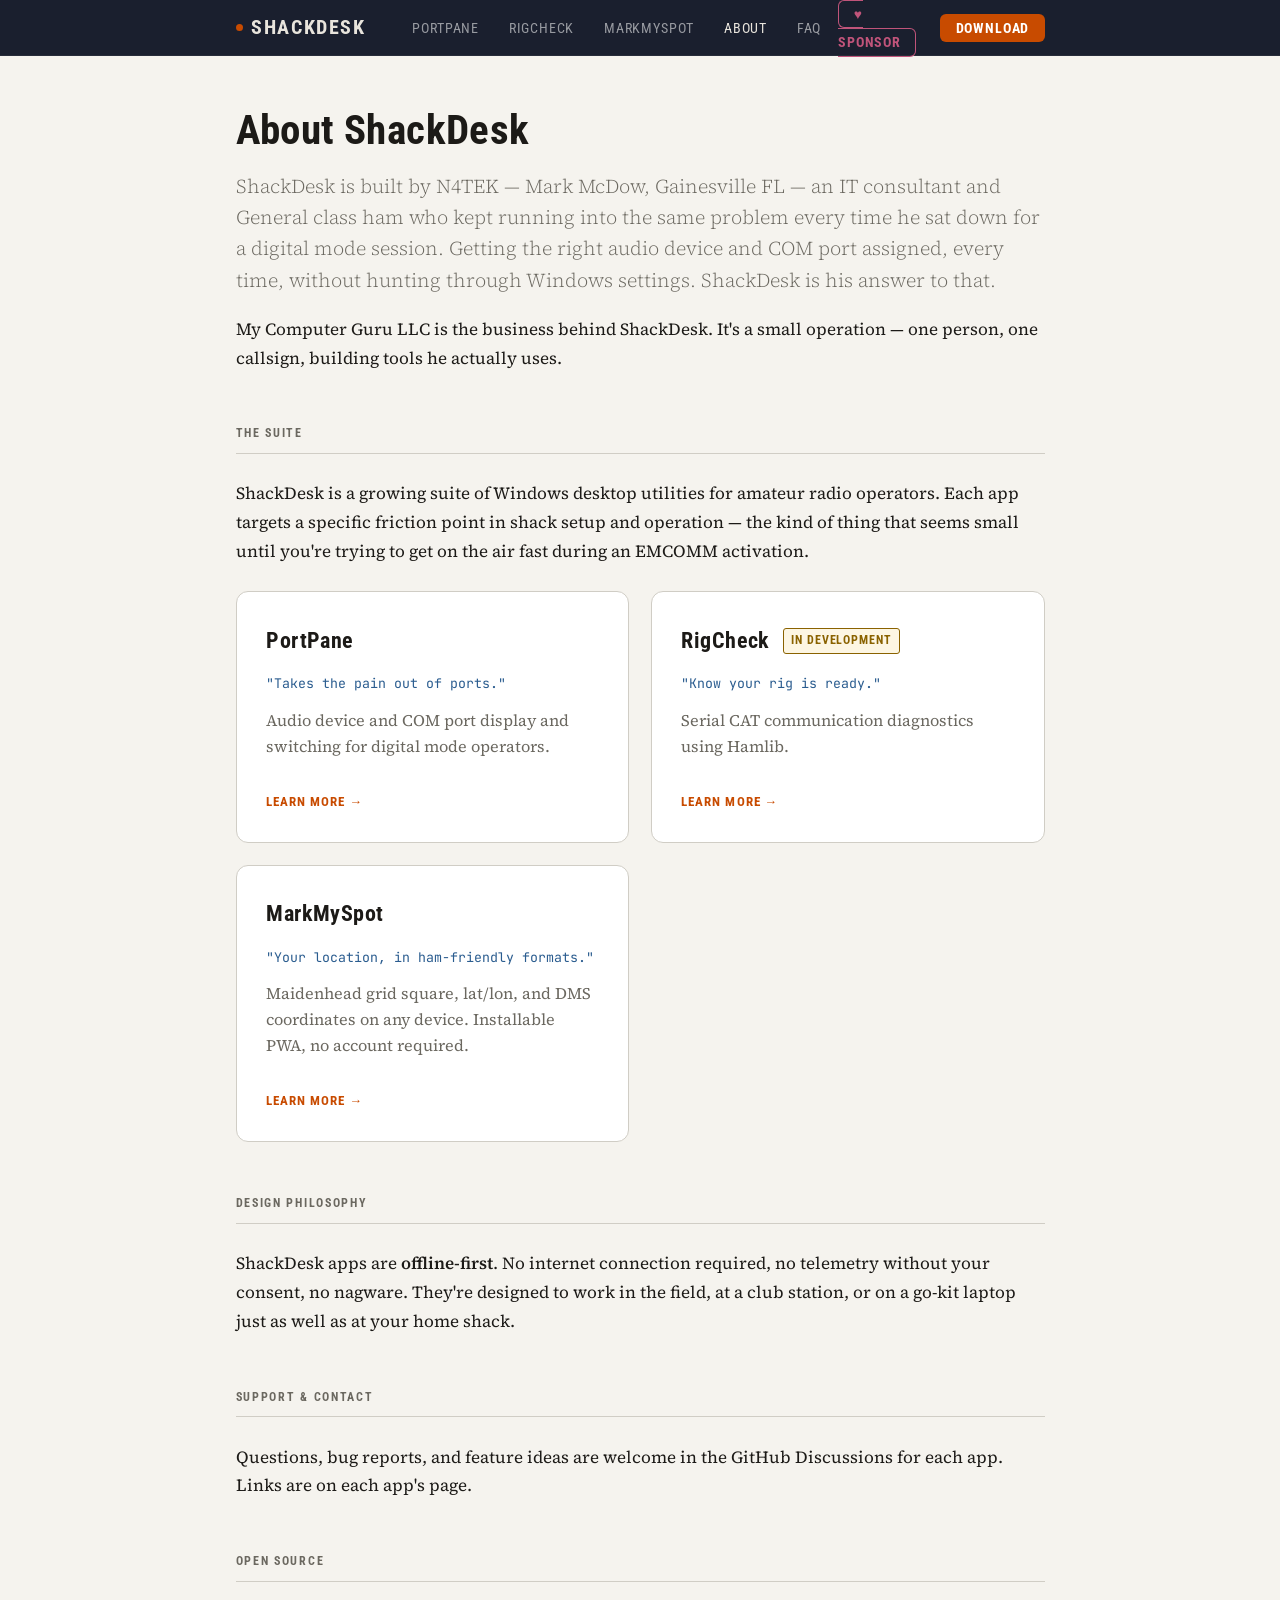
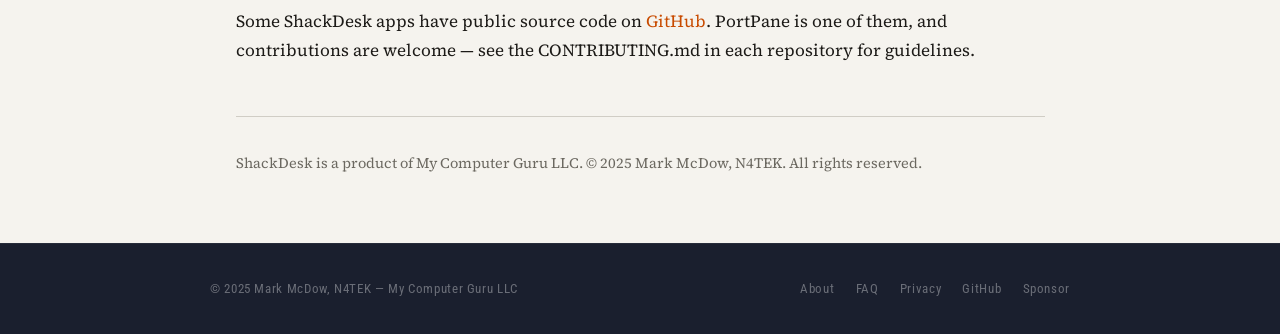
==== commit 314cdcd2: "fix: remove muted class from RigCheck app cards to restore clickability RigCheck cards on portpane, " ====
--- a/about/index.html
+++ b/about/index.html
@@ -46,7 +46,7 @@
           <div class="app-card-link">Learn more →</div>
         </a>
 
-        <a href="/rigcheck/" class="app-card muted">
+        <a href="/rigcheck/" class="app-card">
           <div class="app-card-name">
             RigCheck
             <span class="badge badge-dev">In development</span>
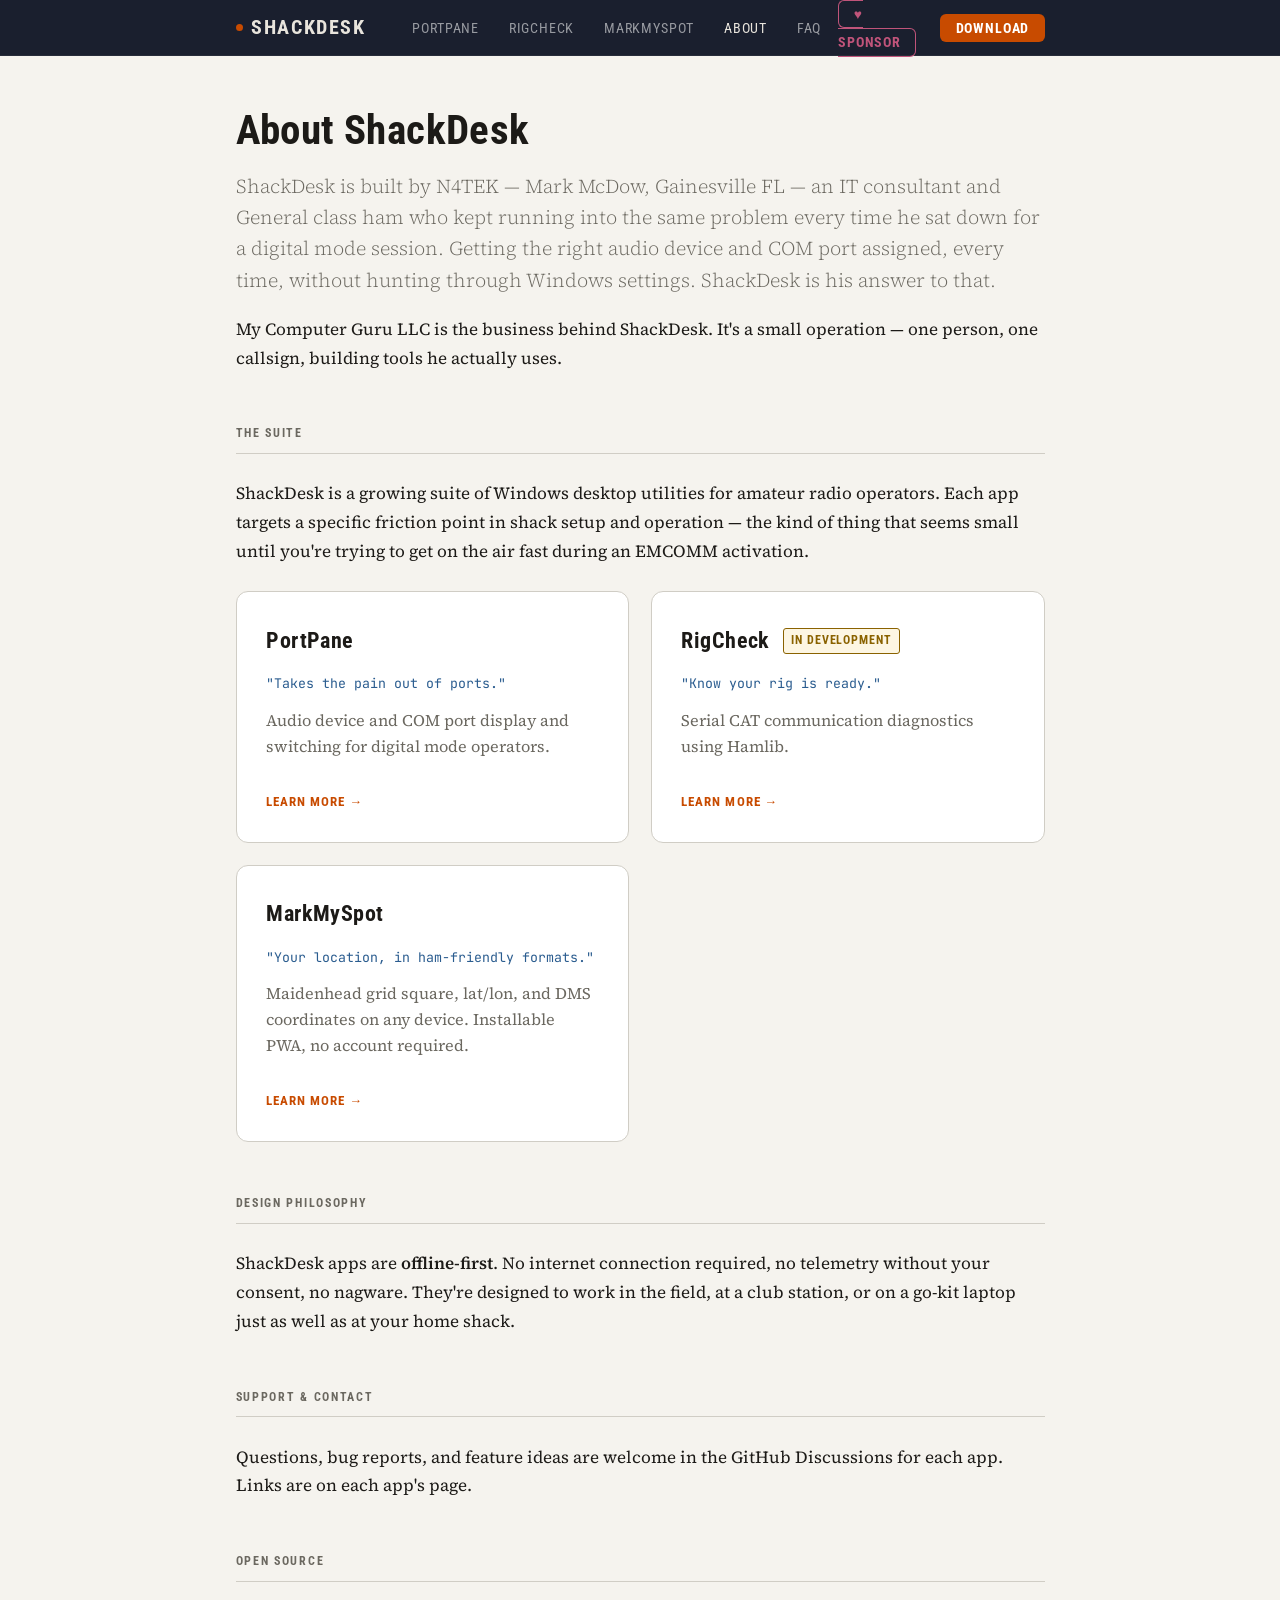
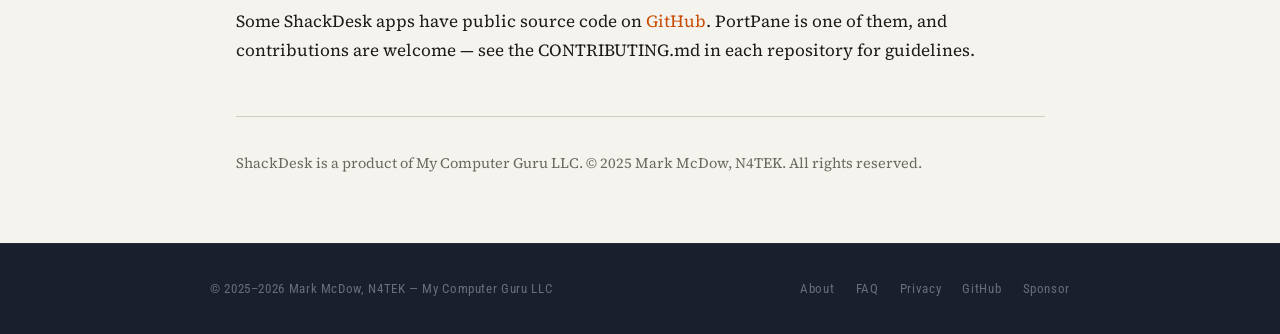
==== commit 0e80dce1: "site: copyright 2025–2026 on every page; download .zip note; FAQ corrections Footer year updated acr" ====
--- a/about/index.html
+++ b/about/index.html
@@ -87,7 +87,7 @@
 
   <footer class="footer">
     <div class="footer-inner">
-      <span>© 2025 Mark McDow, N4TEK — My Computer Guru LLC</span>
+      <span>© 2025–2026 Mark McDow, N4TEK — My Computer Guru LLC</span>
       <ul class="footer-links">
         <li><a href="/about/">About</a></li>
         <li><a href="/faq/">FAQ</a></li>
